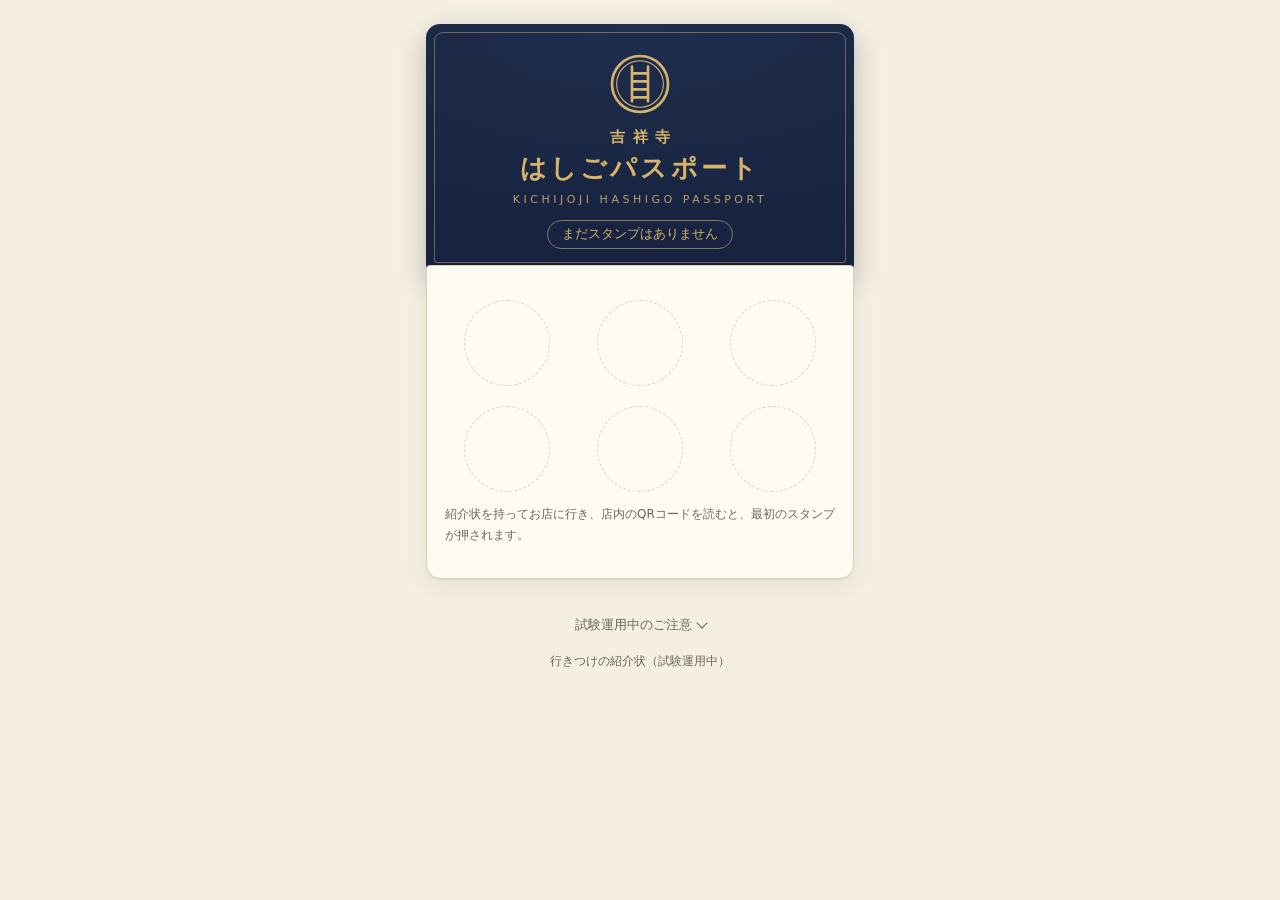
==== docs/card.html @ 9e43e2b9 "店内の画面を「スタンプを押す」1つにし、ひとことは押したあとに添える。来店の問いは畳んで出す Co-Authored-By: Claude Opus 5.5 <noreply@anthropic.co" ====
<!doctype html>
<html lang="ja">
<head>
<meta charset="utf-8">
<meta name="viewport" content="width=device-width, initial-scale=1">
<meta name="robots" content="noindex, nofollow">
<meta name="referrer" content="no-referrer">
<title>吉祥寺はしごパスポート</title>
<link rel="stylesheet" href="style.css?v=20261027b">
</head>
<body>
<main class="wrap">
  <div id="loading" class="loading">パスポートを開いています…</div>

  <div id="error" class="hidden">
    <div class="card"><p id="error-text"></p></div>
  </div>

  <!-- 自分用リンクを開いたが、このブラウザに別のパスポートがあるとき -->
  <section id="switch" class="card hidden">
    <p id="switch-text"></p>
    <button id="switch-yes" class="btn primary" type="button">このリンクのパスポートに切り替える</button>
    <button id="switch-no" class="btn" type="button">いまのパスポートのままにする</button>
    <p class="muted small">切り替えても、いまのパスポートのスタンプは消えません。このスマホの中に控えを残します。</p>
  </section>

  <div id="app" class="hidden">
    <section class="pass-cover">
      <div id="emblem"></div>
      <p class="pass-area serif">吉祥寺</p>
      <h1 class="serif">はしごパスポート</h1>
      <p class="pass-en">KICHIJOJI HASHIGO PASSPORT</p>
      <p class="pass-holder hidden" id="holder"><span>NAME</span><b id="holder-name"></b></p>
      <p class="pass-count" id="count"></p>
    </section>
    <section class="card daishi pass-page">
      <ul class="stamp-grid" id="grid"></ul>
      <p class="muted small" id="empty-note" hidden>紹介状を持ってお店に行き、店内のQRコードを読むと、最初のスタンプが押されます。</p>
    </section>
    <section class="card hidden" id="issue-box"></section>
    <div class="notice hidden" id="retry"><p>このスマホのパスポートかどうか、通信の都合で確かめられませんでした。</p><button class="btn small" type="button" id="retry-btn">読み込み直す</button></div>
    <p class="notice view-only hidden" id="view-only">このパスポートは見るだけです。このスマホでスタンプを押すと、あなた自身のパスポートになります。</p>

    <details class="card howto hidden" id="keep">
      <summary>
        <span class="howto-title">このパスポートをとっておく</span>
        <span class="howto-sub">自分用の鍵つきリンクがあれば、スマホを替えても続きから押せます</span>
      </summary>
      <div class="howto-body" id="keep-body"></div>
    </details>
  </div>

  <p class="foot">行きつけの紹介状（試験運用中）</p>
</main>
<div id="toast" role="status" aria-live="polite"></div>

<script src="config.js?v=20261027b"></script>
<script src="common.js?v=20261027b"></script>
<script>
(function () {
  var S = window.Shokaijo;
  var id = S.param('c');
  function $(x) { return document.getElementById(x); }
  function show(x) {
    ['loading', 'error', 'app'].forEach(function (k) { $(k).classList.toggle('hidden', k !== x); });
  }

  // 表紙とスタンプ面を描く。own は「このスマホのパスポート」か
  function draw(p, own, unsure) {
    var stamps = p.stamps || [];
    $('emblem').innerHTML = S.passEmblem();
    $('holder').classList.toggle('hidden', !p.name);
    $('holder-name').textContent = p.name || '';
    var html = stamps.map(S.stampHtml).join('');
    // 押していない枠も並べて、パスポートらしく見せる（6つ単位）
    var slots = Math.max(6, Math.ceil((stamps.length + 1) / 6) * 6) - stamps.length;
    for (var i = 0; i < slots; i++) html += '<li class="stamp-cell empty" aria-hidden="true"><div class="hanko"></div></li>';
    $('grid').innerHTML = html;
    $('count').textContent = stamps.length ? 'スタンプ ' + stamps.length + '個' : 'まだスタンプはありません';
    $('empty-note').hidden = stamps.length > 0;
    $('view-only').classList.toggle('hidden', own || unsure || !p.issued);
    $('retry').classList.toggle('hidden', !unsure);
    // 発行済みの自分のパスポートだけ、とっておく案内を出す
    var keep = own && p.issued;
    $('keep').classList.toggle('hidden', !keep);
    if (keep) {
      $('keep-body').innerHTML = S.keepBoxHtml(p.id) +
        '<details class="rename"><summary>ニックネームを変える</summary><div id="rename-box"></div></details>';
      S.bindKeepBox($('keep-body'), p.id);
      // 名前を変えられるのは、鍵を持っているこのスマホだけ
      $('rename-box').innerHTML = S.issueFormHtml('rename');
      S.bindIssueForm($('rename-box'), p.name, function (r) {
        draw(r, true);
        $('keep').open = true;
        S.toast('ニックネームを変えました');
      });
    }
    // 未発行で、スタンプがある：ここで発行できる
    var canIssue = own && !p.issued && stamps.length > 0;
    $('issue-box').classList.toggle('hidden', !canIssue);
    if (canIssue) {
      $('issue-box').innerHTML = S.issueFormHtml();
      S.bindIssueForm($('issue-box'), '', function (r) {
        // 発行したら、見るためのURLに切り替える（ブックマークしてもらうため）
        history.replaceState(null, '', S.cardUrl(r.id));
        draw(r, true);
        $('keep').open = true;
        window.scrollTo({ top: 0, behavior: 'smooth' });
      });
    }
    show('app');
  }

  function fail(err) {
    $('error-text').textContent = S.message(err);
    show('error');
  }

  function load() {
  if (id) {
    // 見るためのURL：だれでも見られる。このスマホの鍵の公開IDと同じなら、自分のもの
    // 鍵があるのに確かめられなかったときは、他人扱いにせず「読み込み直す」を出す
    Promise.all([S.get({ action: 'card', card: id }), S.myPass().catch(function () { return 'unsure'; })])
      .then(function (r) { draw(r[0], !!(r[1] && r[1].id === id), r[1] === 'unsure'); })
      .catch(fail);
  } else {
    // URLなし：このスマホのパスポート。鍵がなければ白紙
    S.myPass().then(function (p) {
      if (p && p.issued) history.replaceState(null, '', S.cardUrl(p.id));
      draw(p || { stamps: [], issued: false }, !!p);
    }).catch(fail);
  }
  }

  // 自分用リンク（#k=鍵）から開いたとき：鍵を受け取り、アドレスバーからは消す
  var h = S.keyFromHash();
  function dropHash() { history.replaceState(null, '', location.pathname + location.search); }
  if (h.state === 'conflict') {
    $('loading').classList.add('hidden');
    S.myPass().then(function (cur) {
      var desc = cur && cur.issued ? '「' + cur.name + '」・スタンプ ' + cur.stamps.length + '個' : 'スタンプ ' + (cur ? cur.stamps.length : 0) + '個';
      if (cur && !cur.issued && !cur.stamps.length) { S.adoptKey(h.key); dropHash(); load(); return; }
      $('switch-text').textContent = 'このスマホには、別のパスポート（' + desc + '）があります。この自分用リンクのパスポートに切り替えますか？';
      $('switch').classList.remove('hidden');
    }).catch(function () {
      $('switch-text').textContent = 'このスマホには、別のパスポートがあります。この自分用リンクのパスポートに切り替えますか？';
      $('switch').classList.remove('hidden');
    });
    $('switch-yes').addEventListener('click', function () {
      S.adoptKey(h.key); dropHash(); $('switch').classList.add('hidden'); show('loading'); load();
    });
    $('switch-no').addEventListener('click', function () {
      dropHash(); $('switch').classList.add('hidden'); show('loading'); load();
    });
  } else {
    if (h.state !== 'none') dropHash();
    if (h.state === 'adopted') S.toast('このブラウザで、続きから押せるようになりました');
    load();
  }

  $('retry-btn').addEventListener('click', function () { location.reload(); });
  // 同じページのまま自分用リンクを開いたとき（# だけが変わる）も、読み込み直して鍵を受け取る
  window.addEventListener('hashchange', function () { if (/k=K/.test(location.hash)) location.reload(); });
})();
</script>
</body>
</html>
---- docs/style.css ----
:root {
  --paper: #f5efe3;
  --card: #fffbf3;
  --ink: #26211c;
  --muted: #6e655b;
  --line: #dccfb9;
  --accent: #b0412b;
  --accent-ink: #ffffff;
  --soft: #f0e6d4;
  --ok: #2f6b4f;
  --warn: #8a5a12;
  --shadow: 0 1px 0 rgba(60, 40, 20, 0.04), 0 8px 24px rgba(60, 40, 20, 0.08);
  color-scheme: light;
}

@media (prefers-color-scheme: dark) {
  :root:not([data-theme="light"]) {
    --paper: #191714;
    --card: #23201c;
    --ink: #eee6d8;
    --muted: #b1a796;
    --line: #3a342d;
    --accent: #e07158;
    --accent-ink: #1b1512;
    --soft: #2c2823;
    --ok: #7cc3a0;
    --warn: #e0b45f;
    --shadow: 0 8px 24px rgba(0, 0, 0, 0.35);
    color-scheme: dark;
  }
}

:root[data-theme="dark"] {
  --paper: #191714;
  --card: #23201c;
  --ink: #eee6d8;
  --muted: #b1a796;
  --line: #3a342d;
  --accent: #e07158;
  --accent-ink: #1b1512;
  --soft: #2c2823;
  --ok: #7cc3a0;
  --warn: #e0b45f;
  --shadow: 0 8px 24px rgba(0, 0, 0, 0.35);
  color-scheme: dark;
}

* { box-sizing: border-box; }

html, body { margin: 0; }

body {
  background: var(--paper);
  color: var(--ink);
  font-family: "Hiragino Sans", "Noto Sans JP", "Noto Sans CJK JP", system-ui, sans-serif;
  font-size: 16px;
  line-height: 1.75;
  -webkit-text-size-adjust: 100%;
}

.wrap {
  max-width: 460px;
  margin: 0 auto;
  padding: 24px 16px 56px;
}

.eyebrow {
  margin: 0 0 6px;
  font-size: 13px;
  letter-spacing: 0.18em;
  color: var(--muted);
}

h1, h2, .serif {
  font-family: "Hiragino Mincho ProN", "Noto Serif JP", "Noto Serif CJK JP", "Yu Mincho", serif;
  font-weight: 600;
}

h1 { font-size: 26px; line-height: 1.45; margin: 0 0 8px; }
h2 { font-size: 18px; margin: 0 0 10px; }

p { margin: 0 0 12px; }

.muted { color: var(--muted); font-size: 14px; }

.card {
  background: var(--card);
  border: 1px solid var(--line);
  border-radius: 14px;
  padding: 20px 18px;
  margin: 0 0 16px;
  box-shadow: var(--shadow);
}

/* 紹介状の本体：便箋らしく */
.letter {
  position: relative;
  padding: 26px 20px 22px;
  border-radius: 6px;
  background: var(--card);
}
.letter .to { padding-bottom: 12px; border-bottom: 1px solid var(--line); }
.letter::before {
  content: "";
  position: absolute;
  inset: 6px;
  border: 1px solid var(--line);
  border-radius: 3px;
  pointer-events: none;
}
.letter .from { font-size: 15px; color: var(--muted); margin-bottom: 4px; }
.letter .to { font-size: 28px; line-height: 1.4; margin: 0 0 14px; }
.letter .to small { font-size: 16px; font-weight: 500; }

.facts { display: grid; grid-template-columns: auto 1fr; gap: 4px 14px; margin: 0 0 12px; font-size: 15px; }
.facts dt { color: var(--muted); }
.facts dd { margin: 0; }

.expiry {
  display: inline-block;
  margin-top: 6px;
  padding: 4px 12px;
  border-radius: 999px;
  background: var(--soft);
  font-size: 14px;
}

.btn {
  display: flex;
  align-items: center;
  justify-content: center;
  gap: 8px;
  width: 100%;
  min-height: 48px;
  padding: 10px 16px;
  margin: 0 0 10px;
  border: 1px solid var(--line);
  border-radius: 12px;
  background: var(--card);
  color: var(--ink);
  font: inherit;
  font-size: 16px;
  text-decoration: none;
  cursor: pointer;
}
.btn:disabled { opacity: 0.5; cursor: default; }
.btn.primary { background: var(--accent); border-color: var(--accent); color: var(--accent-ink); font-weight: 600; }
.btn.line { background: #06c755; border-color: #06c755; color: #fff; font-weight: 600; }
.btn.small { min-height: 40px; font-size: 15px; width: auto; display: inline-flex; margin: 0; }
.btn:focus-visible, input:focus-visible, select:focus-visible, .chip input:focus-visible + span {
  outline: 3px solid color-mix(in srgb, var(--accent) 45%, transparent);
  outline-offset: 2px;
}

a { color: var(--accent); }

label.field { display: block; font-weight: 600; margin: 0 0 6px; }

.name-row { display: flex; gap: 8px; align-items: stretch; margin: 0 0 8px; }
.name-row input {
  flex: 1 1 auto;
  min-width: 0;
  min-height: 48px;
  padding: 8px 12px;
  border: 1px solid var(--line);
  border-radius: 12px;
  background: var(--paper);
  color: var(--ink);
  font: inherit;
  font-size: 20px;
}
.chips { display: flex; flex-wrap: wrap; gap: 6px; margin: 0 0 10px; }
.chip { position: relative; }
.chip input { position: absolute; opacity: 0; inset: 0; margin: 0; cursor: pointer; }
.chip span {
  display: inline-block;
  min-width: 64px;
  text-align: center;
  padding: 8px 12px;
  border: 1px solid var(--line);
  border-radius: 999px;
  background: var(--paper);
  font-size: 15px;
}
.chip input:checked + span { background: var(--ink); color: var(--paper); border-color: var(--ink); }

.preview { font-size: 15px; margin: 0 0 12px; }
.preview b { font-size: 18px; }

.shop-list { display: grid; gap: 10px; margin: 0 0 16px; }
.shop {
  display: block;
  width: 100%;
  text-align: left;
  padding: 14px 16px;
  border: 1px solid var(--line);
  border-radius: 12px;
  background: var(--card);
  color: var(--ink);
  font: inherit;
  cursor: pointer;
}
.shop .name { font-size: 18px; font-weight: 600; display: block; }
.shop .meta { font-size: 13px; color: var(--muted); }
.shop[aria-pressed="true"] { border-color: var(--accent); box-shadow: 0 0 0 2px color-mix(in srgb, var(--accent) 35%, transparent); }

.qr { display: flex; justify-content: center; padding: 12px; background: #fff; border-radius: 12px; margin: 0 0 10px; }
.qr svg { width: 220px; height: 220px; }

.code-input {
  width: 100%;
  min-height: 56px;
  font: inherit;
  font-size: 28px;
  letter-spacing: 0.5em;
  text-align: center;
  border: 1px solid var(--line);
  border-radius: 12px;
  background: var(--paper);
  color: var(--ink);
  margin: 0 0 10px;
}

.stamp {
  text-align: center;
  padding: 28px 16px;
}
.stamp .seal {
  display: inline-grid;
  place-items: center;
  width: 92px;
  height: 92px;
  border: 3px solid var(--accent);
  border-radius: 50%;
  color: var(--accent);
  font-family: "Hiragino Mincho ProN", "Noto Serif JP", "Noto Serif CJK JP", serif;
  font-weight: 700;
  font-size: 20px;
  transform: rotate(-8deg);
  margin-bottom: 12px;
}
.greet { font-size: 26px; margin: 4px 0 6px; }

.about summary {
  display: flex;
  align-items: center;
  justify-content: space-between;
  gap: 12px;
  min-height: 32px;
  cursor: pointer;
  list-style: none;
}
.about summary::-webkit-details-marker { display: none; }
.about summary h2 { margin: 0; }
.about summary::after {
  content: "";
  flex: 0 0 auto;
  width: 10px;
  height: 10px;
  border-right: 2px solid var(--muted);
  border-bottom: 2px solid var(--muted);
  transform: rotate(45deg) translateY(-3px);
  transition: transform 0.2s;
}
.about[open] summary::after { transform: rotate(-135deg) translateY(-3px); }
.about[open] summary { margin-bottom: 8px; }
.about h3 { font-size: 16px; margin: 18px 0 6px; }
.about h3:first-of-type { margin-top: 4px; }
.about ul, .about ol { margin: 0 0 8px; padding-left: 1.3em; font-size: 15px; }
.about li { margin-bottom: 4px; }

/* 紹介状の本体をいちばん目立たせる */
.letter { box-shadow: 0 1px 0 rgba(60, 40, 20, 0.04), 0 14px 36px rgba(60, 40, 20, 0.14); margin-bottom: 20px; }


/* お店での使い方（アコーディオン） */
.howto { padding: 0; box-shadow: none; }
.howto > summary {
  display: flex; flex-direction: column; gap: 2px;
  padding: 16px 44px 16px 18px;
  cursor: pointer; list-style: none; position: relative;
}
.howto > summary::-webkit-details-marker { display: none; }
.howto > summary::after {
  content: ""; position: absolute; right: 20px; top: 50%;
  width: 10px; height: 10px;
  border-right: 2px solid var(--muted); border-bottom: 2px solid var(--muted);
  transform: translateY(-70%) rotate(45deg); transition: transform 0.2s;
}
.howto[open] > summary::after { transform: translateY(-30%) rotate(-135deg); }
.howto-title { font-weight: 600; font-size: 16px; }
.howto-sub { font-size: 13px; color: var(--muted); }
.steps { list-style: none; margin: 0; padding: 0 18px 8px; counter-reset: step; }
.steps > li { position: relative; padding: 14px 0 10px 38px; border-top: 1px solid var(--line); counter-increment: step; }
.steps > li::before {
  content: counter(step); position: absolute; left: 0; top: 14px;
  width: 26px; height: 26px; border-radius: 50%;
  display: grid; place-items: center;
  background: var(--soft); color: var(--ink); font-size: 14px; font-weight: 600;
}
.steps h3 { font-size: 15px; margin: 2px 0 6px; }
.steps p { font-size: 15px; }
.linkish {
  background: none; border: 0; padding: 4px 0; margin: 2px 0 6px;
  color: var(--accent); font: inherit; font-size: 14px; text-decoration: underline; cursor: pointer; text-align: left;
}

.maplink { margin: 0; font-size: 15px; }
.enter-tip { margin: 0 0 12px; font-size: 14px; line-height: 1.8; color: var(--ink); }
.howto-body { padding: 14px 0 6px; border-top: 1px solid var(--line); margin: 0 18px; }
.howto-body p { font-size: 14px; line-height: 1.8; }

.letter .addressee { font-size: 20px; margin: 0 0 10px; }
.used-words { font-size: 16px; color: var(--accent); margin: 0 0 10px; }
.visit .chips { margin-top: 4px; }

.notice { padding: 14px 16px; border-radius: 12px; background: var(--soft); font-size: 15px; }
.notice.warn { color: var(--warn); }

.hidden { display: none !important; }

.err { color: var(--accent); font-size: 14px; min-height: 1.5em; margin: 0 0 8px; }

.foot { text-align: center; color: var(--muted); font-size: 12px; margin-top: 24px; }

#toast {
  position: fixed;
  left: 50%;
  bottom: 24px;
  transform: translate(-50%, 20px);
  background: var(--ink);
  color: var(--paper);
  padding: 10px 16px;
  border-radius: 999px;
  font-size: 14px;
  opacity: 0;
  transition: opacity 0.2s, transform 0.2s;
  pointer-events: none;
  max-width: calc(100% - 32px);
}
#toast.show { opacity: 1; transform: translate(-50%, 0); }

.loading { text-align: center; color: var(--muted); padding: 48px 0; }

@media (prefers-reduced-motion: reduce) {
  #toast { transition: none; }
  .howto > summary::after { transition: none; }
  .about summary::after { transition: none; }
}

.muted.small { font-size: 12px; }
.letter.compact .to { border-bottom: 0; padding-bottom: 0; margin-bottom: 0; }

/* 台紙とスタンプ */
.icon { width: 18px; height: 18px; vertical-align: -3px; }
.daishi h1 { margin-bottom: 2px; }
.stamp-grid {
  list-style: none; margin: 14px 0 6px; padding: 0;
  display: grid; grid-template-columns: repeat(3, 1fr); gap: 14px 8px;
}
.stamp-cell { text-align: center; min-width: 0; }
.hanko {
  width: 86px; height: 86px; margin: 0 auto 6px;
  border: 2.5px solid var(--accent); border-radius: 50%;
  display: flex; flex-direction: column; align-items: center; justify-content: center;
  color: var(--accent); padding: 8px;
  font-family: "Hiragino Mincho ProN", "Noto Serif JP", "Noto Serif CJK JP", serif;
  box-shadow: inset 0 0 0 3px var(--card), inset 0 0 0 4px color-mix(in srgb, var(--accent) 55%, transparent);
}
.hanko-shop { font-weight: 700; line-height: 1.15; overflow-wrap: anywhere; }
.hanko-shop.l { font-size: 16px; }
.hanko-shop.m { font-size: 13px; }
.hanko-shop.s { font-size: 10.5px; }
.hanko-date { font-size: 10px; margin-top: 3px; letter-spacing: 0.04em; font-family: "Hiragino Sans", "Noto Sans JP", sans-serif; }
.stamp-cell.empty .hanko { border: 1.5px dashed var(--line); box-shadow: none; }
.stamp-from { font-size: 12px; color: var(--muted); margin: 0; line-height: 1.4; overflow-wrap: anywhere; }
.stamp-words { margin: 2px 0 0; color: var(--accent); display: flex; justify-content: center; gap: 4px; }
.stamp-words .icon { width: 16px; height: 16px; }

/* 押したあと：押されたスタンプを大きめに */
.stamp-one { list-style: none; margin: 0 0 12px; padding: 0; }
.stamp-one .hanko { width: 112px; height: 112px; }
.stamp-one .hanko-shop.l { font-size: 20px; }
.stamp-one .hanko-shop.m { font-size: 16px; }
.stamp-one .hanko-shop.s { font-size: 13px; }
.stamp-one .hanko-date { font-size: 12px; }
.stamp-one .stamp-from { display: none; }
.stamp-one .stamp-words { margin-top: 6px; gap: 6px; }
.stamp-one .stamp-words .icon { width: 20px; height: 20px; }
.word-tags { display: flex; flex-wrap: wrap; justify-content: center; gap: 6px; margin: 0 0 10px; }
.word-tags span { display: inline-flex; align-items: center; gap: 4px; padding: 2px 10px; border-radius: 999px; background: var(--soft); color: var(--accent); font-size: 14px; }
.chip span .icon { width: 16px; height: 16px; margin-right: 3px; vertical-align: -3px; }
.card-box { margin-top: 14px; padding-top: 14px; border-top: 1px solid var(--line); text-align: left; }
.card-box p { font-size: 14px; }
.mycard-link { text-align: center; font-size: 14px; margin: 4px 0 0; }
@media (prefers-reduced-motion: no-preference) {
  .just-pressed .hanko { animation: press 0.45s ease-out both; }
  @keyframes press { 0% { transform: scale(1.6) rotate(-7deg); opacity: 0; } 70% { transform: scale(0.96) rotate(-7deg); opacity: 1; } 100% { transform: scale(1) rotate(-7deg); } }
}

/* はしごパスポート：表紙と入り口 */
:root { --pass-bg: #1f2e4d; --pass-bg2: #172340; --pass-gold: #d7b46a; }
.pass-cover {
  position: relative;
  text-align: center;
  color: var(--pass-gold);
  background: radial-gradient(120% 90% at 50% 0%, var(--pass-bg) 0%, var(--pass-bg2) 100%);
  border-radius: 14px 14px 6px 6px;
  padding: 28px 18px 22px;
  margin: 0 0 -6px;
  box-shadow: 0 10px 28px rgba(20, 25, 45, 0.28);
}
.pass-cover::after {
  content: ""; position: absolute; inset: 8px; border: 1px solid color-mix(in srgb, var(--pass-gold) 45%, transparent);
  border-radius: 9px 9px 3px 3px; pointer-events: none;
}
.pass-cover .pass-emblem { width: 64px; height: 64px; margin: 0 auto 8px; display: block; }
.pass-cover h1 { color: var(--pass-gold); font-size: 26px; letter-spacing: 0.12em; margin: 0; }
.pass-en { font-size: 11px; letter-spacing: 0.32em; margin: 2px 0 10px; opacity: 0.85; }
.pass-count { display: inline-block; margin: 0; padding: 2px 14px; border: 1px solid color-mix(in srgb, var(--pass-gold) 60%, transparent); border-radius: 999px; font-size: 13px; }
.pass-page { border-top-left-radius: 4px; border-top-right-radius: 4px; position: relative; }

.pass-mini {
  display: flex; align-items: center; gap: 12px;
  margin: 0 0 10px; padding: 12px 16px;
  color: var(--pass-gold); text-decoration: none;
  background: linear-gradient(135deg, var(--pass-bg) 0%, var(--pass-bg2) 100%);
  border-radius: 12px;
  box-shadow: 0 6px 18px rgba(20, 25, 45, 0.22);
}
.pass-mini .pass-emblem { width: 40px; height: 40px; flex: 0 0 auto; }
.pass-mini-text { display: flex; flex-direction: column; flex: 1 1 auto; line-height: 1.4; }
.pass-mini-title { font-family: "Hiragino Mincho ProN", "Noto Serif JP", "Noto Serif CJK JP", serif; font-weight: 600; font-size: 17px; letter-spacing: 0.08em; }
.pass-mini-sub { font-size: 13px; opacity: 0.85; }
.pass-mini-go { width: 9px; height: 9px; border-right: 2px solid currentColor; border-top: 2px solid currentColor; transform: rotate(45deg); flex: 0 0 auto; margin-right: 4px; }
.pass-mini:focus-visible { outline: 3px solid color-mix(in srgb, var(--pass-gold) 60%, transparent); outline-offset: 2px; }
#before .pass-mini { margin-top: 4px; }
.pass-area { margin: 0; font-size: 15px; letter-spacing: 0.5em; padding-left: 0.5em; font-weight: 600; }
.pass-mini-area { font-size: 11px; letter-spacing: 0.3em; opacity: 0.9; font-family: "Hiragino Mincho ProN", "Noto Serif JP", "Noto Serif CJK JP", serif; }

/* 紹介状の券面（搭乗券風） */
.sr-only { position: absolute; width: 1px; height: 1px; overflow: hidden; clip: rect(0 0 0 0); white-space: nowrap; }
.letter.ticket { padding: 0; border-radius: 14px; overflow: hidden; }
.letter.ticket::before { display: none; }
.ticket-head {
  display: flex; justify-content: space-between; align-items: baseline;
  padding: 12px 18px; background: var(--pass-bg); color: var(--pass-gold);
}
.ticket-brand { font-size: 15px; font-weight: 600; letter-spacing: 0.1em; }
.ticket-kind { font-size: 9px; letter-spacing: 0.2em; opacity: 0.85; }
.ticket-body { padding: 16px 18px 18px; }
.ticket-label { margin: 0; font-size: 10px; letter-spacing: 0.22em; color: var(--muted); }
.letter.ticket .addressee { font-size: 22px; margin: 0 0 14px; }
.route { display: grid; grid-template-columns: minmax(0, 1fr) auto minmax(0, 1.6fr); align-items: end; gap: 10px; }
.route-from, .route-to { min-width: 0; }
.letter.ticket .from { font-size: 15px; color: var(--ink); margin: 0; line-height: 1.35; overflow-wrap: anywhere; }
.letter.ticket .to { font-size: 24px; line-height: 1.3; margin: 0; padding: 0; border: 0; overflow-wrap: anywhere; }
.route-arrow { position: relative; width: 28px; height: 2px; background: var(--accent); margin-bottom: 11px; }
.route-arrow::after {
  content: ""; position: absolute; right: -1px; top: -4px; width: 8px; height: 8px;
  border-top: 2px solid var(--accent); border-right: 2px solid var(--accent); transform: rotate(45deg);
}
/* ミシン目と半券 */
.ticket-stub { position: relative; padding: 16px 18px 16px; border-top: 2px dashed var(--line); }
.ticket-stub::before, .ticket-stub::after {
  content: ""; position: absolute; top: -11px; width: 20px; height: 20px; border-radius: 50%; background: var(--paper);
}
.ticket-stub::before { left: -11px; }
.ticket-stub::after { right: -11px; }
.letter.ticket .enter-tip { margin-bottom: 10px; }
.letter.ticket.compact .ticket-stub { display: none; }

/* お店を選ぶ：ボタンと、下からせり上がるドロワー */
.picker {
  display: flex; flex-direction: column; align-items: flex-start; gap: 0;
  width: 100%; min-height: 56px; padding: 12px 44px 12px 16px; position: relative;
  border: 1px solid var(--line); border-radius: 12px; background: var(--paper);
  color: var(--ink); font: inherit; text-align: left; cursor: pointer;
}
.picker::after {
  content: ""; position: absolute; right: 18px; top: 50%; width: 9px; height: 9px;
  border-right: 2px solid var(--muted); border-bottom: 2px solid var(--muted); transform: translateY(-70%) rotate(45deg);
}
.picker-label { font-size: 17px; color: var(--muted); }
.picker.chosen .picker-label { color: var(--ink); font-weight: 600; font-size: 18px; }
.picker-meta { font-size: 13px; color: var(--muted); }
.picker-meta:empty { display: none; }
.picker:focus-visible { outline: 3px solid color-mix(in srgb, var(--accent) 45%, transparent); outline-offset: 2px; }

.sheet {
  position: fixed; inset: auto 0 0 0; margin: 0 auto; width: 100%; max-width: 460px;
  max-height: 80vh; max-height: 80dvh; padding: 0 16px 24px; border: 0; border-radius: 18px 18px 0 0;
  background: var(--card); color: var(--ink); box-shadow: 0 -10px 30px rgba(0, 0, 0, 0.2);
  overflow-y: auto; overscroll-behavior: contain;
}
.sheet[open] { display: block; }
.sheet::backdrop { background: rgba(20, 16, 12, 0.45); }
.sheet-head {
  position: sticky; top: 0; z-index: 1; display: flex; align-items: center; justify-content: space-between;
  padding: 18px 0 10px; background: var(--card);
}
.sheet-head::before {
  content: ""; position: absolute; top: 7px; left: 50%; width: 40px; height: 4px; margin-left: -20px;
  border-radius: 2px; background: var(--line);
}
.sheet-head h2 { margin: 0; }
.sheet-close { position: relative; width: 36px; height: 36px; border: 0; border-radius: 50%; background: var(--soft); cursor: pointer; }
.sheet-close::before, .sheet-close::after {
  content: ""; position: absolute; left: 11px; top: 17px; width: 14px; height: 2px; background: var(--ink);
}
.sheet-close::before { transform: rotate(45deg); }
.sheet-close::after { transform: rotate(-45deg); }
.sheet-filter {
  width: 100%; min-height: 44px; margin: 0 0 12px; padding: 8px 12px;
  border: 1px solid var(--line); border-radius: 10px; background: var(--paper); color: var(--ink); font: inherit; font-size: 16px;
}
.sheet .shop-list { margin-bottom: 0; }
@media (prefers-reduced-motion: no-preference) {
  .sheet[open] { animation: sheet-up 0.22s ease-out; }
  @keyframes sheet-up { from { transform: translateY(40px); opacity: 0; } to { transform: none; opacity: 1; } }
}

/* 所持人・見るだけ・発行 */
.pass-holder { margin: 0 0 10px; font-size: 14px; }
.pass-holder span { font-size: 11px; letter-spacing: 0.2em; margin-right: 10px; opacity: 0.85; }
.pass-holder b { font-family: "Hiragino Mincho ProN", "Noto Serif JP", "Noto Serif CJK JP", serif; font-size: 20px; font-weight: 600; }
.view-only { margin: 14px 0 0; font-size: 14px; }
.view-only { margin-bottom: 16px; }
.issue { text-align: left; }
.issue-title { font-size: 20px; font-weight: 700; margin: 0 0 6px; }
.keepbox { text-align: left; margin-top: 12px; }
.keepbox p { font-size: 14px; }
.notice.small { font-size: 13px; margin: 8px 0; }
#issue-box { margin-top: 16px; }
.greet { word-break: keep-all; overflow-wrap: anywhere; }
.issue-lead { font-size: 14px; line-height: 1.8; }
.rename { margin-top: 12px; border-top: 1px solid var(--line); padding-top: 10px; }
.rename > summary {
  display: flex; align-items: center; justify-content: space-between;
  min-height: 40px; cursor: pointer; list-style: none; font-size: 15px; color: var(--accent);
}
.rename > summary::-webkit-details-marker { display: none; }
.rename > summary::after {
  content: ""; width: 8px; height: 8px; margin-right: 6px;
  border-right: 2px solid currentColor; border-bottom: 2px solid currentColor;
  transform: translateY(-2px) rotate(45deg);
}
.rename[open] > summary::after { transform: translateY(2px) rotate(-135deg); }
.rename .issue { margin-top: 10px; }
#toast { white-space: nowrap; }
.other-lead { font-size: 17px; }
.notice.again { margin: 0 0 14px; font-size: 14px; text-align: left; }
#retry { margin: 14px 0 0; }
#retry p { margin-bottom: 8px; }
.keep-own, .keep-show { padding: 12px 0 4px; }
.keep-show { border-top: 1px solid var(--line); margin-top: 8px; }
.keep-h { font-weight: 700; font-size: 15px; margin: 0 0 4px; }
.keep-warn { font-size: 13px; color: var(--accent); margin: 0 0 6px; }
#switch { margin-top: 8px; }

/* 試験運用中のご注意（フッターの上） */
.notes { margin: 28px 0 0; font-size: 13px; color: var(--muted); }
.notes > summary {
  display: flex; align-items: center; justify-content: center; gap: 6px;
  min-height: 36px; cursor: pointer; list-style: none;
}
.notes > summary::-webkit-details-marker { display: none; }
.notes > summary::after {
  content: ""; width: 7px; height: 7px; border-right: 1.5px solid currentColor; border-bottom: 1.5px solid currentColor;
  transform: translateY(-2px) rotate(45deg);
}
.notes[open] > summary::after { transform: translateY(2px) rotate(-135deg); }
.notes ul { margin: 6px 0 0; padding: 12px 14px 12px 30px; background: var(--soft); border-radius: 10px; line-height: 1.7; }
.notes li { margin-bottom: 4px; }
.notes + .foot { margin-top: 8px; }

/* 来店の問い */
.ask { text-align: left; margin: 14px 0 0; padding: 14px; border-radius: 12px; background: var(--soft); }
.ask-title { font-weight: 700; font-size: 15px; margin: 0 0 6px; }
.ask-q { font-size: 14px; margin: 8px 0 6px; }
.ask .chip span { min-width: 0; font-size: 14px; padding: 6px 12px; background: var(--card); }
.ask-actions { display: flex; align-items: center; gap: 16px; margin: 4px 0 6px; }
.ask-actions .btn { min-width: 96px; }
#ask-thanks { margin: 10px 0 0; }

/* 押したあと：ひとことは押したカードの中、来店の問いは畳んだ別カード */
.words-box { margin-top: 16px; }
.words-box .chips { justify-content: flex-start; }
.ask-drawer .ask-q { font-size: 14px; margin: 10px 0 6px; }
.ask-drawer .chip span { min-width: 0; font-size: 14px; padding: 6px 12px; }
.ask-drawer #ask-send { width: 100%; margin-top: 12px; }
.ask-thanks { margin: 0 18px; padding: 14px 0; border-top: 1px solid var(--line); font-size: 14px; }
section.card-box { margin-top: 0; padding-top: 20px; border-top: 1px solid var(--line); }
.words-box .err:empty, .visit .err:empty { min-height: 0; margin: 0; }
.words-box .err:not(:empty) { margin-top: 6px; }
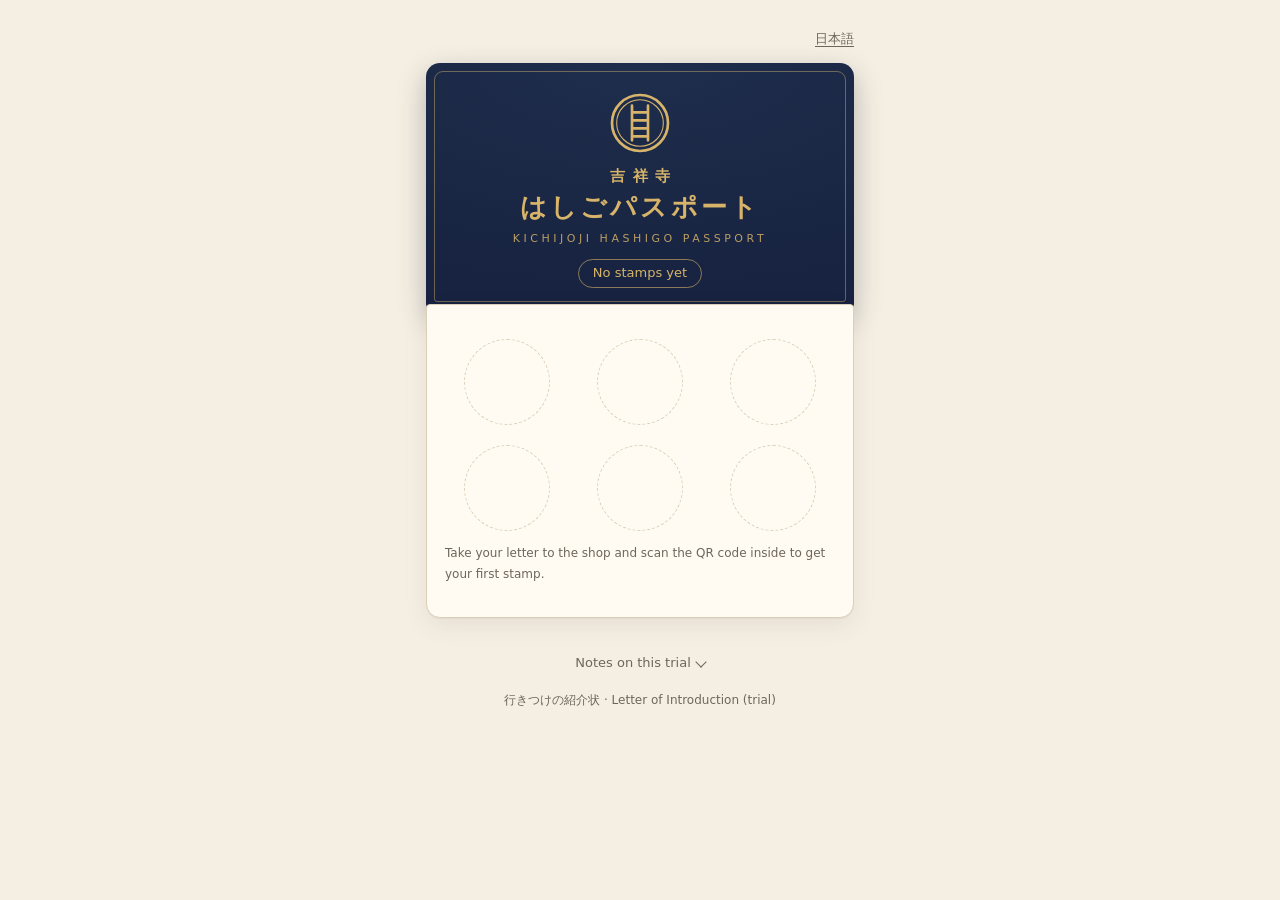
==== commit c653a5c5: "受け取った人の画面に英語版。右上の文字リンクで本人が切り替え、記録は日本語のまま Co-Authored-By: Claude Opus 5.5 <noreply@anthropic.com> Cla" ====
--- a/docs/card.html
+++ b/docs/card.html
@@ -1,16 +1,16 @@
 <!doctype html>
-<html lang="ja">
+<html lang="ja" data-i18n>
 <head>
 <meta charset="utf-8">
 <meta name="viewport" content="width=device-width, initial-scale=1">
 <meta name="robots" content="noindex, nofollow">
 <meta name="referrer" content="no-referrer">
-<title>吉祥寺はしごパスポート</title>
-<link rel="stylesheet" href="style.css?v=20261027b">
+<title>吉祥寺はしごパスポート / Kichijoji Hashigo Passport</title>
+<link rel="stylesheet" href="style.css?v=20261027e">
 </head>
 <body>
 <main class="wrap">
-  <div id="loading" class="loading">パスポートを開いています…</div>
+  <div id="loading" class="loading" data-en="Opening your passport…">パスポートを開いています…</div>
 
   <div id="error" class="hidden">
     <div class="card"><p id="error-text"></p></div>
@@ -19,9 +19,9 @@
   <!-- 自分用リンクを開いたが、このブラウザに別のパスポートがあるとき -->
   <section id="switch" class="card hidden">
     <p id="switch-text"></p>
-    <button id="switch-yes" class="btn primary" type="button">このリンクのパスポートに切り替える</button>
-    <button id="switch-no" class="btn" type="button">いまのパスポートのままにする</button>
-    <p class="muted small">切り替えても、いまのパスポートのスタンプは消えません。このスマホの中に控えを残します。</p>
+    <button id="switch-yes" class="btn primary" type="button" data-en="Switch to this passport">このリンクのパスポートに切り替える</button>
+    <button id="switch-no" class="btn" type="button" data-en="Keep my current passport">いまのパスポートのままにする</button>
+    <p class="muted small" data-en="Switching will not erase the stamps on your current passport. A copy stays on this phone.">切り替えても、いまのパスポートのスタンプは消えません。このスマホの中に控えを残します。</p>
   </section>
 
   <div id="app" class="hidden">
@@ -35,27 +35,27 @@
     </section>
     <section class="card daishi pass-page">
       <ul class="stamp-grid" id="grid"></ul>
-      <p class="muted small" id="empty-note" hidden>紹介状を持ってお店に行き、店内のQRコードを読むと、最初のスタンプが押されます。</p>
+      <p class="muted small" id="empty-note" hidden data-en="Take your letter to the shop and scan the QR code inside to get your first stamp.">紹介状を持ってお店に行き、店内のQRコードを読むと、最初のスタンプが押されます。</p>
     </section>
     <section class="card hidden" id="issue-box"></section>
-    <div class="notice hidden" id="retry"><p>このスマホのパスポートかどうか、通信の都合で確かめられませんでした。</p><button class="btn small" type="button" id="retry-btn">読み込み直す</button></div>
-    <p class="notice view-only hidden" id="view-only">このパスポートは見るだけです。このスマホでスタンプを押すと、あなた自身のパスポートになります。</p>
+    <div class="notice hidden" id="retry"><p data-en="We could not check whether this is your passport because of a connection problem.">このスマホのパスポートかどうか、通信の都合で確かめられませんでした。</p><button class="btn small" type="button" id="retry-btn" data-en="Reload">読み込み直す</button></div>
+    <p class="notice view-only hidden" id="view-only" data-en="This passport is view-only. Get a stamp on this phone to start a passport of your own.">このパスポートは見るだけです。このスマホでスタンプを押すと、あなた自身のパスポートになります。</p>
 
     <details class="card howto hidden" id="keep">
       <summary>
-        <span class="howto-title">このパスポートをとっておく</span>
-        <span class="howto-sub">自分用の鍵つきリンクがあれば、スマホを替えても続きから押せます</span>
+        <span class="howto-title" data-en="Keep this passport">このパスポートをとっておく</span>
+        <span class="howto-sub" data-en="With your private link, you can carry on even after changing phones">自分用の鍵つきリンクがあれば、スマホを替えても続きから押せます</span>
       </summary>
       <div class="howto-body" id="keep-body"></div>
     </details>
   </div>
 
-  <p class="foot">行きつけの紹介状（試験運用中）</p>
+  <p class="foot" data-en="行きつけの紹介状 · Letter of Introduction (trial)">行きつけの紹介状（試験運用中）</p>
 </main>
 <div id="toast" role="status" aria-live="polite"></div>
 
-<script src="config.js?v=20261027b"></script>
-<script src="common.js?v=20261027b"></script>
+<script src="config.js?v=20261027e"></script>
+<script src="common.js?v=20261027e"></script>
 <script>
 (function () {
   var S = window.Shokaijo;
@@ -76,7 +76,7 @@
     var slots = Math.max(6, Math.ceil((stamps.length + 1) / 6) * 6) - stamps.length;
     for (var i = 0; i < slots; i++) html += '<li class="stamp-cell empty" aria-hidden="true"><div class="hanko"></div></li>';
     $('grid').innerHTML = html;
-    $('count').textContent = stamps.length ? 'スタンプ ' + stamps.length + '個' : 'まだスタンプはありません';
+    $('count').textContent = stamps.length ? S.stampCount(stamps.length) : S.L('まだスタンプはありません', 'No stamps yet');
     $('empty-note').hidden = stamps.length > 0;
     $('view-only').classList.toggle('hidden', own || unsure || !p.issued);
     $('retry').classList.toggle('hidden', !unsure);
@@ -85,14 +85,14 @@
     $('keep').classList.toggle('hidden', !keep);
     if (keep) {
       $('keep-body').innerHTML = S.keepBoxHtml(p.id) +
-        '<details class="rename"><summary>ニックネームを変える</summary><div id="rename-box"></div></details>';
+        '<details class="rename"><summary>' + S.L('ニックネームを変える', 'Change nickname') + '</summary><div id="rename-box"></div></details>';
       S.bindKeepBox($('keep-body'), p.id);
       // 名前を変えられるのは、鍵を持っているこのスマホだけ
       $('rename-box').innerHTML = S.issueFormHtml('rename');
       S.bindIssueForm($('rename-box'), p.name, function (r) {
         draw(r, true);
         $('keep').open = true;
-        S.toast('ニックネームを変えました');
+        S.toast(S.L('ニックネームを変えました', 'Nickname changed'));
       });
     }
     // 未発行で、スタンプがある：ここで発行できる
@@ -138,12 +138,14 @@
   if (h.state === 'conflict') {
     $('loading').classList.add('hidden');
     S.myPass().then(function (cur) {
-      var desc = cur && cur.issued ? '「' + cur.name + '」・スタンプ ' + cur.stamps.length + '個' : 'スタンプ ' + (cur ? cur.stamps.length : 0) + '個';
+      var n = S.stampCount(cur ? cur.stamps.length : 0);
+      var desc = cur && cur.issued ? S.L('「' + cur.name + '」・', '"' + cur.name + '", ') + n : n;
       if (cur && !cur.issued && !cur.stamps.length) { S.adoptKey(h.key); dropHash(); load(); return; }
-      $('switch-text').textContent = 'このスマホには、別のパスポート（' + desc + '）があります。この自分用リンクのパスポートに切り替えますか？';
+      $('switch-text').textContent = S.L('このスマホには、別のパスポート（' + desc + '）があります。この自分用リンクのパスポートに切り替えますか？',
+        'This phone already has another passport (' + desc + '). Switch to the passport in this private link?');
       $('switch').classList.remove('hidden');
     }).catch(function () {
-      $('switch-text').textContent = 'このスマホには、別のパスポートがあります。この自分用リンクのパスポートに切り替えますか？';
+      $('switch-text').textContent = S.L('このスマホには、別のパスポートがあります。この自分用リンクのパスポートに切り替えますか？', 'This phone already has another passport. Switch to the passport in this private link?');
       $('switch').classList.remove('hidden');
     });
     $('switch-yes').addEventListener('click', function () {
@@ -154,7 +156,7 @@
     });
   } else {
     if (h.state !== 'none') dropHash();
-    if (h.state === 'adopted') S.toast('このブラウザで、続きから押せるようになりました');
+    if (h.state === 'adopted') S.toast(S.L('このブラウザで、続きから押せるようになりました', 'You can now carry on in this browser'));
     load();
   }
 
--- a/docs/style.css
+++ b/docs/style.css
@@ -581,7 +581,6 @@
 .ask .chip span { min-width: 0; font-size: 14px; padding: 6px 12px; background: var(--card); }
 .ask-actions { display: flex; align-items: center; gap: 16px; margin: 4px 0 6px; }
 .ask-actions .btn { min-width: 96px; }
-#ask-thanks { margin: 10px 0 0; }
 
 /* 押したあと：ひとことは押したカードの中、来店の問いは畳んだ別カード */
 .words-box { margin-top: 16px; }
@@ -589,7 +588,18 @@
 .ask-drawer .ask-q { font-size: 14px; margin: 10px 0 6px; }
 .ask-drawer .chip span { min-width: 0; font-size: 14px; padding: 6px 12px; }
 .ask-drawer #ask-send { width: 100%; margin-top: 12px; }
-.ask-thanks { margin: 0 18px; padding: 14px 0; border-top: 1px solid var(--line); font-size: 14px; }
+.ask-thanks { margin: 0 0 16px; text-align: center; font-size: 13px; color: var(--muted); }
 section.card-box { margin-top: 0; padding-top: 20px; border-top: 1px solid var(--line); }
 .words-box .err:empty, .visit .err:empty { min-height: 0; margin: 0; }
 .words-box .err:not(:empty) { margin-top: 6px; }
+
+/* パスポートの発行を主に、来店の問いは控えめに（発行の下に置く） */
+.card-box .issue-title { font-size: 20px; line-height: 1.5; }
+.ask-drawer { background: transparent; border-style: dashed; }
+.ask-drawer > summary { padding-top: 12px; padding-bottom: 12px; }
+.ask-drawer .howto-title { font-size: 14px; font-weight: 600; color: var(--muted); }
+.ask-drawer .howto-sub { font-size: 12px; }
+
+/* 言語の切り替え（受け取った人の画面だけ）：右上に、いまと違う言語の名前を文字リンクで */
+.langsw { display: flex; justify-content: flex-end; margin: 0 0 8px; font-size: 13px; }
+.langsw a { color: var(--muted); text-decoration: underline; text-underline-offset: 3px; padding: 4px 0; }
